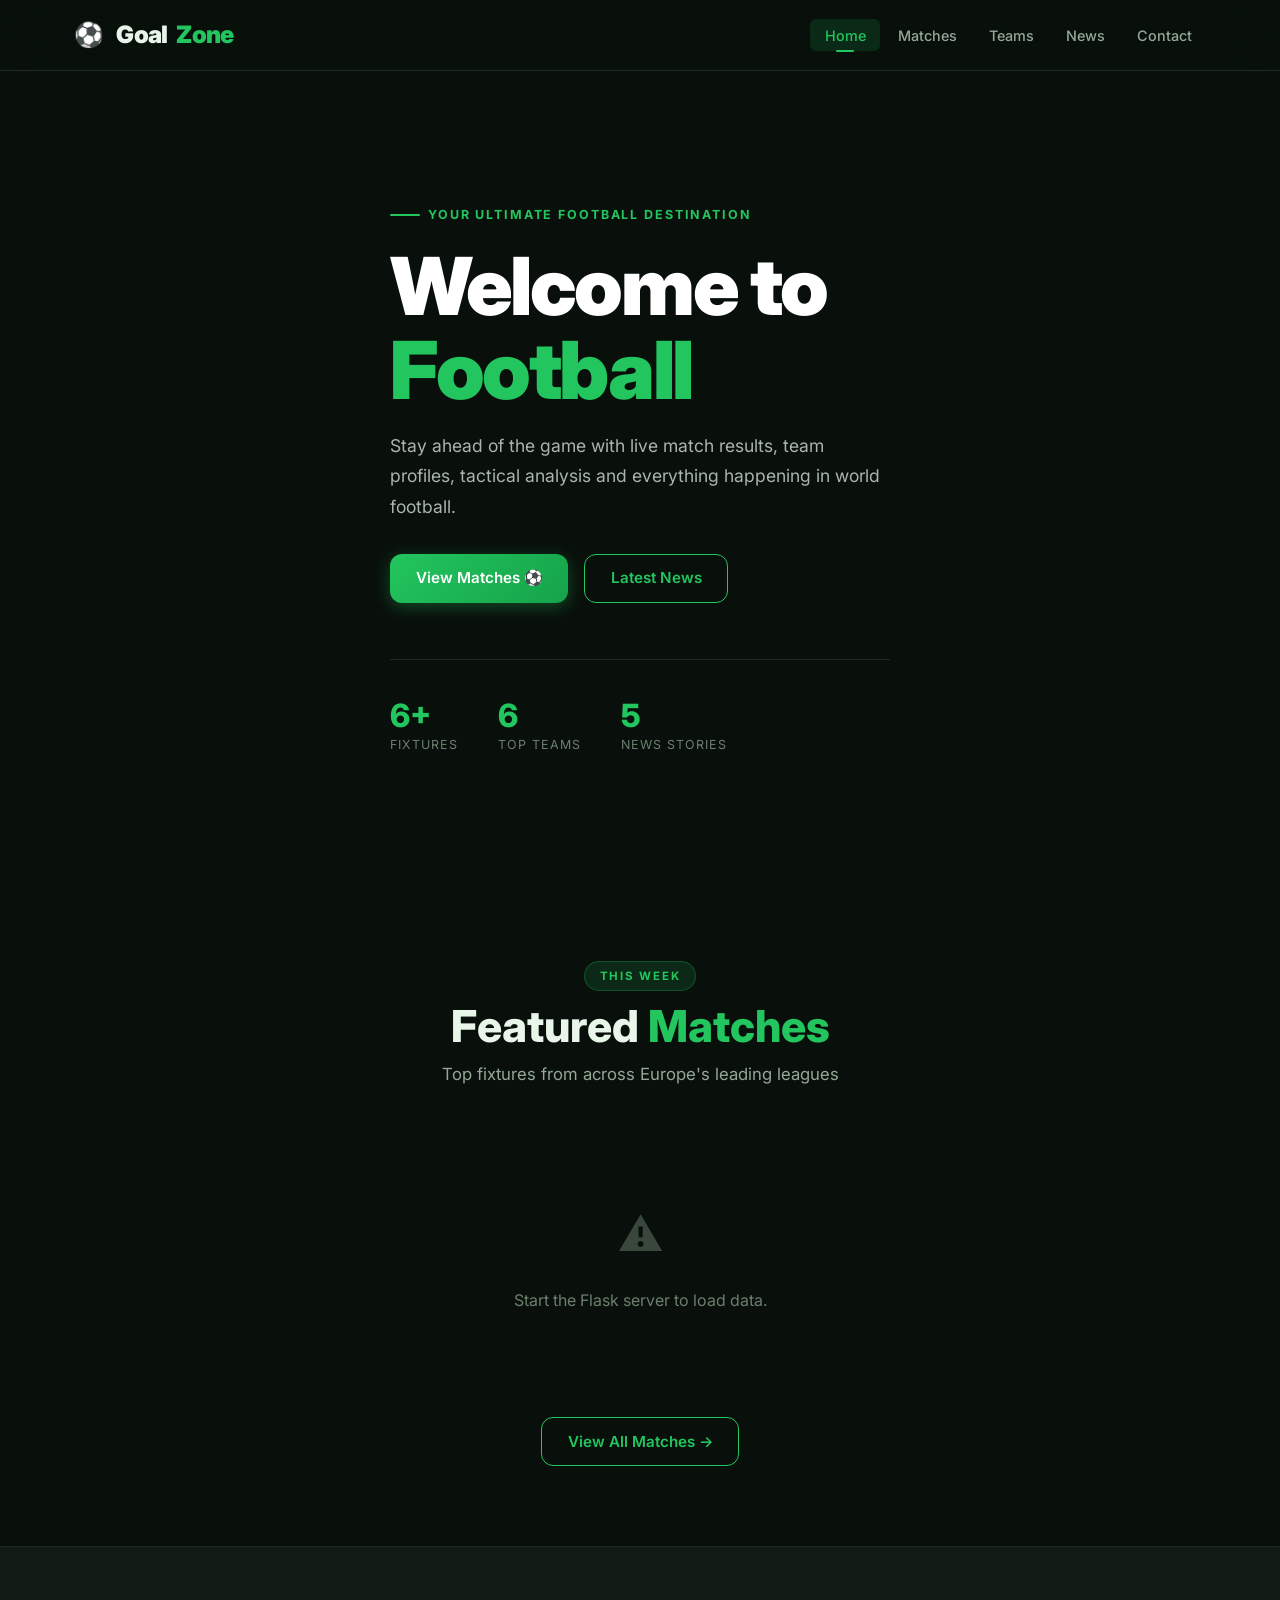
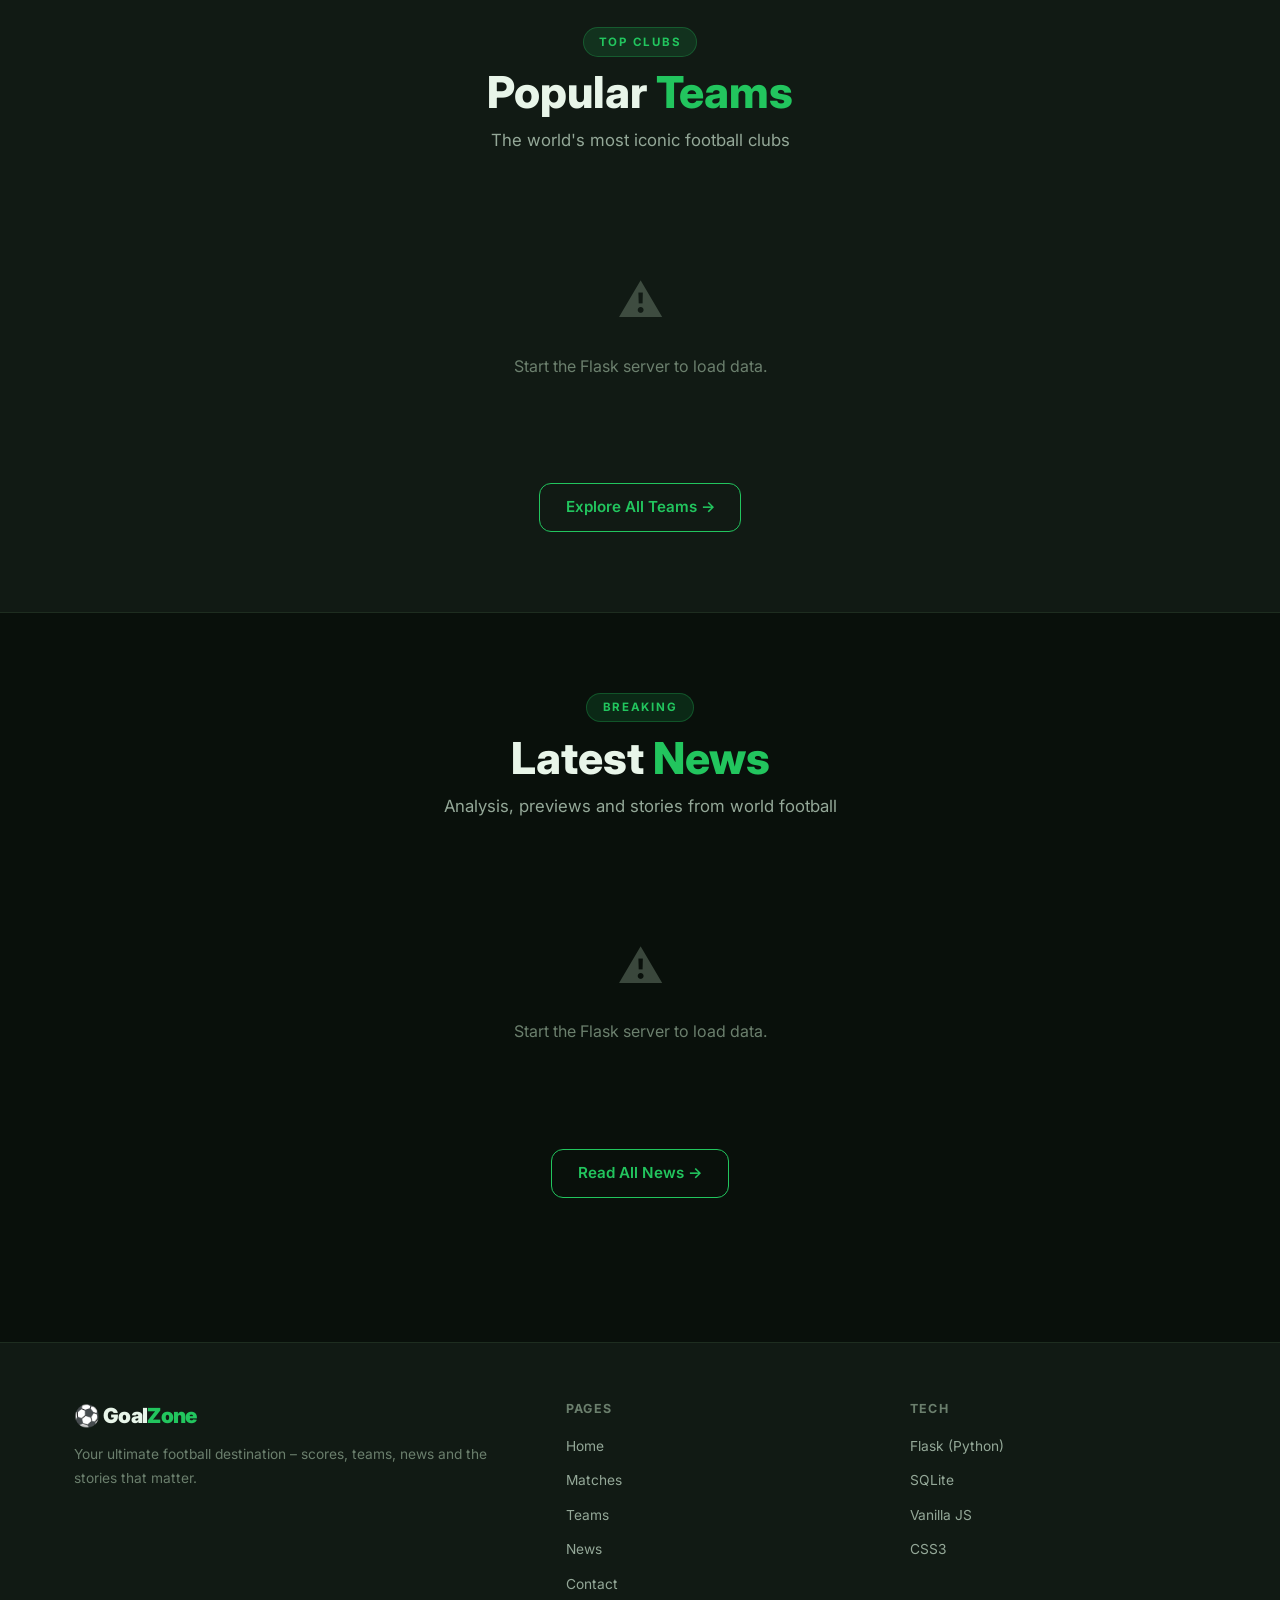
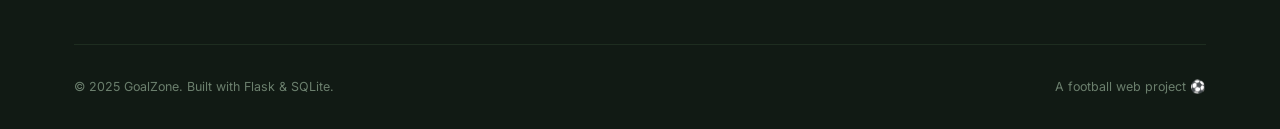
==== frontend/index.html @ 715e44ed "Fix project directory structure for CI/CD" ====
<!DOCTYPE html>
<html lang="en">
<head>
  <meta charset="UTF-8">
  <meta name="viewport" content="width=device-width, initial-scale=1.0">
  <meta name="description" content="GoalZone – Your ultimate football destination. Latest matches, teams, news and more.">
  <title>GoalZone – Home</title>
  <link rel="stylesheet" href="css/style.css">
  <link rel="icon" href="data:image/svg+xml,<svg xmlns='http://www.w3.org/2000/svg' viewBox='0 0 100 100'><text y='.9em' font-size='90'>⚽</text></svg>">
</head>
<body>

  <!-- ══════════════ NAVBAR ══════════════ -->
  <nav class="navbar">
    <div class="container">
      <div class="navbar-inner">
        <a href="index.html" class="navbar-brand">
          <span>⚽</span>&nbsp;Goal<span class="brand-accent">Zone</span>
        </a>
        <ul class="navbar-links">
          <li><a href="index.html"   class="nav-link">Home</a></li>
          <li><a href="matches.html" class="nav-link">Matches</a></li>
          <li><a href="teams.html"   class="nav-link">Teams</a></li>
          <li><a href="news.html"    class="nav-link">News</a></li>
          <li><a href="contact.html" class="nav-link">Contact</a></li>
        </ul>
        <button class="hamburger" id="hamburger" aria-label="Menu"><span></span><span></span><span></span></button>
      </div>
    </div>
    <div class="mobile-menu" id="mobile-menu">
      <a href="index.html"   class="nav-link">Home</a>
      <a href="matches.html" class="nav-link">Matches</a>
      <a href="teams.html"   class="nav-link">Teams</a>
      <a href="news.html"    class="nav-link">News</a>
      <a href="contact.html" class="nav-link">Contact</a>
    </div>
  </nav>

  <!-- ══════════════ HERO ══════════════ -->
  <section class="hero">
    <div class="hero-bg"></div>
    <div class="container">
      <div class="hero-content">
        <div class="hero-eyebrow">Your Ultimate Football Destination</div>
        <h1 class="hero-title">
          Welcome to<br>
          <span class="accent">Football</span>
        </h1>
        <p class="hero-desc">
          Stay ahead of the game with live match results, team profiles,
          tactical analysis and everything happening in world football.
        </p>
        <div class="hero-actions">
          <a href="matches.html" class="btn btn-primary">View Matches ⚽</a>
          <a href="news.html"    class="btn btn-outline">Latest News</a>
        </div>
        <div class="hero-stats">
          <div><div class="hero-stat-val">6+</div><div class="hero-stat-lbl">Fixtures</div></div>
          <div><div class="hero-stat-val">6</div><div class="hero-stat-lbl">Top Teams</div></div>
          <div><div class="hero-stat-val">5</div><div class="hero-stat-lbl">News Stories</div></div>
        </div>
      </div>
    </div>
  </section>

  <!-- ══════════════ FEATURED MATCHES ══════════════ -->
  <section class="section">
    <div class="container">
      <div class="section-header fade-up">
        <div class="chip">This Week</div>
        <h2 class="section-title">Featured <span>Matches</span></h2>
        <p class="section-sub">Top fixtures from across Europe's leading leagues</p>
      </div>
      <div id="home-matches">
        <div class="loading"><div class="spinner"></div><span>Loading…</span></div>
      </div>
      <div style="text-align:center;margin-top:2.5rem">
        <a href="matches.html" class="btn btn-outline">View All Matches →</a>
      </div>
    </div>
  </section>

  <!-- ══════════════ POPULAR TEAMS ══════════════ -->
  <section class="section" style="background:var(--surface);border-top:1px solid var(--border);border-bottom:1px solid var(--border)">
    <div class="container">
      <div class="section-header fade-up">
        <div class="chip">Top Clubs</div>
        <h2 class="section-title">Popular <span>Teams</span></h2>
        <p class="section-sub">The world's most iconic football clubs</p>
      </div>
      <div id="home-teams">
        <div class="loading"><div class="spinner"></div><span>Loading…</span></div>
      </div>
      <div style="text-align:center;margin-top:2.5rem">
        <a href="teams.html" class="btn btn-outline">Explore All Teams →</a>
      </div>
    </div>
  </section>

  <!-- ══════════════ LATEST NEWS ══════════════ -->
  <section class="section">
    <div class="container">
      <div class="section-header fade-up">
        <div class="chip">Breaking</div>
        <h2 class="section-title">Latest <span>News</span></h2>
        <p class="section-sub">Analysis, previews and stories from world football</p>
      </div>
      <div id="home-news">
        <div class="loading"><div class="spinner"></div><span>Loading…</span></div>
      </div>
      <div style="text-align:center;margin-top:2.5rem">
        <a href="news.html" class="btn btn-outline">Read All News →</a>
      </div>
    </div>
  </section>

  <!-- ══════════════ FOOTER ══════════════ -->
  <footer class="footer">
    <div class="container">
      <div class="footer-grid">
        <div>
          <div class="footer-brand">⚽ Goal<span style="color:var(--green)">Zone</span></div>
          <p class="footer-desc">Your ultimate football destination – scores, teams, news and the stories that matter.</p>
        </div>
        <div>
          <div class="footer-heading">Pages</div>
          <ul class="footer-links">
            <li><a href="index.html">Home</a></li>
            <li><a href="matches.html">Matches</a></li>
            <li><a href="teams.html">Teams</a></li>
            <li><a href="news.html">News</a></li>
            <li><a href="contact.html">Contact</a></li>
          </ul>
        </div>
        <div>
          <div class="footer-heading">Tech</div>
          <ul class="footer-links">
            <li><a href="#">Flask (Python)</a></li>
            <li><a href="#">SQLite</a></li>
            <li><a href="#">Vanilla JS</a></li>
            <li><a href="#">CSS3</a></li>
          </ul>
        </div>
      </div>
      <div class="footer-bottom">
        <span>© 2025 GoalZone. Built with Flask &amp; SQLite.</span>
        <span>A football web project ⚽</span>
      </div>
    </div>
  </footer>

  <script src="js/main.js"></script>
  <script>
    /* Home page inline – load first 3 items from each API */
    const catBadge = {'Analysis':'badge-blue','Preview':'badge-gold','Champions League':'badge-purple','Features':'badge-green','Tactics':'badge-blue'};

    function logoImg(url, name) {
      return url
        ? `<img class="team-logo" src="${url}" alt="${name}" onerror="this.outerHTML='<div class=logo-placeholder>⚽</div>'">`
        : `<div class="logo-placeholder">⚽</div>`;
    }

    async function loadSection(id, url, renderFn, limit) {
      try {
        const data = await fetchAPI(url);
        const items = Object.values(data).find(Array.isArray).slice(0, limit);
        document.getElementById(id).innerHTML = renderFn(items);
        setTimeout(initScrollAnimations, 60);
      } catch {
        document.getElementById(id).innerHTML =
          `<div class="empty-state"><div class="empty-icon">⚠️</div><p>Start the Flask server to load data.</p></div>`;
      }
    }

    document.addEventListener('DOMContentLoaded', () => {

      loadSection('home-matches', '/api/matches', matches =>
        `<div class="matches-grid">${matches.map(m => `
        <div class="match-card fade-up">
          <div class="match-card-top">
            <span class="badge badge-green">${m.competition}</span>
            <span class="match-comp-label">${formatDate(m.date)} · ${m.time}</span>
          </div>
          <div class="match-teams">
            <div class="match-team">${logoImg(m.home_logo, m.home_team)}<span class="team-name-sm">${m.home_team}</span></div>
            <div class="match-score"><span class="score-val">${m.home_score} – ${m.away_score}</span><span class="score-vs">VS</span></div>
            <div class="match-team">${logoImg(m.away_logo, m.away_team)}<span class="team-name-sm">${m.away_team}</span></div>
          </div>
          <div class="match-footer"><span>🏟️ ${m.venue}</span><span class="badge badge-green">⏰ Upcoming</span></div>
        </div>`).join('')}</div>`, 3);

      loadSection('home-teams', '/api/teams', teams =>
        `<div class="teams-grid">${teams.map(t => `
        <div class="team-card fade-up">
          ${t.logo ? `<img class="team-card-logo" src="${t.logo}" alt="${t.name}" onerror="this.outerHTML='<div class=team-logo-ph>🏆</div>'">` : `<div class="team-logo-ph">🏆</div>`}
          <div class="team-name">${t.name}</div>
          <div class="team-country">🌍 ${t.country}</div>
          <div class="team-meta"><span>📅 Est. ${t.founded}</span><span>🏟️ ${t.stadium}</span></div>
          <p class="team-desc">${t.description}</p>
        </div>`).join('')}</div>`, 3);

      loadSection('home-news', '/api/news', articles =>
        `<div class="news-grid">${articles.map(a => {
          const bc = catBadge[a.category] || 'badge-green';
          const initials = a.author.split(' ').map(w => w[0]).join('');
          const fb = 'https://images.unsplash.com/photo-1508098682722-e99c43a406b2?w=800&q=80';
          return `
          <div class="news-card fade-up">
            <div class="news-img-wrap">
              <img src="${a.image}" alt="${a.title}" loading="lazy" onerror="this.src='${fb}'">
              <div class="news-img-overlay"></div>
              <div class="news-cat-badge"><span class="badge ${bc}">${a.category}</span></div>
            </div>
            <div class="news-body">
              <h3 class="news-title">${a.title}</h3>
              <p class="news-desc">${a.description}</p>
              <div class="news-meta">
                <div class="news-author"><div class="author-av">${initials}</div><span>${a.author}</span></div>
                <span>${formatDate(a.date)}</span>
              </div>
            </div>
          </div>`;
        }).join('')}</div>`, 3);
    });
  </script>
</body>
</html>
---- frontend/css/style.css ----
/* ═══════════════════════════════════════════════════════════════════════════
   GoalZone – Main Stylesheet
   Dark football-themed design with green pitch-inspired accents.
   ═══════════════════════════════════════════════════════════════════════════ */

@import url('https://fonts.googleapis.com/css2?family=Inter:wght@300;400;500;600;700;800;900&display=swap');

/* ── Design Tokens ───────────────────────────────────────────────────────── */
:root {
  --bg:           #09100b;
  --surface:      #111a14;
  --surface-2:    #172011;
  --border:       #1e2d20;
  --green:        #22c55e;
  --green-dark:   #16a34a;
  --green-glow:   rgba(34, 197, 94, 0.14);
  --gold:         #fbbf24;
  --text:         #e8f5e9;
  --text-muted:   #6b7f6d;
  --text-dim:     #94a898;
  --font:         'Inter', system-ui, sans-serif;
  --r-sm: 6px; --r-md: 12px; --r-lg: 20px; --r-xl: 28px;
  --shadow: 0 4px 24px rgba(0,0,0,.55);
  --glow:   0 0 24px rgba(34,197,94,.22);
  --ease:   .24s ease;
}

/* ── Reset ───────────────────────────────────────────────────────────────── */
*, *::before, *::after { box-sizing: border-box; margin: 0; padding: 0; }
html { scroll-behavior: smooth; }
body { font-family: var(--font); background: var(--bg); color: var(--text); line-height: 1.6; overflow-x: hidden; }
a { color: inherit; text-decoration: none; }
img { max-width: 100%; display: block; }
ul { list-style: none; }

/* ── Layout helpers ──────────────────────────────────────────────────────── */
.container { max-width: 1180px; margin-inline: auto; padding-inline: 1.5rem; }
.section    { padding-block: 5rem; }

/* ── Section header ──────────────────────────────────────────────────────── */
.section-header { text-align: center; margin-bottom: 3rem; }

.chip {
  display: inline-block;
  font-size: .72rem; font-weight: 700; letter-spacing: .15em; text-transform: uppercase;
  color: var(--green); background: var(--green-glow);
  border: 1px solid rgba(34,197,94,.28); border-radius: 999px;
  padding: .28rem .95rem; margin-bottom: .65rem;
}

.section-title {
  font-size: clamp(1.75rem, 4vw, 2.75rem);
  font-weight: 800; line-height: 1.15;
}
.section-title span { color: var(--green); }
.section-sub { margin-top: .6rem; color: var(--text-dim); font-size: 1.05rem; }

/* ── Buttons ─────────────────────────────────────────────────────────────── */
.btn {
  display: inline-flex; align-items: center; gap: .5rem;
  padding: .7rem 1.6rem; border-radius: var(--r-md);
  font-weight: 600; font-size: .95rem; cursor: pointer; border: none;
  transition: all var(--ease);
}
.btn-primary {
  background: linear-gradient(135deg, var(--green), var(--green-dark));
  color: #fff; box-shadow: 0 4px 16px rgba(34,197,94,.33);
}
.btn-primary:hover { transform: translateY(-2px); box-shadow: 0 6px 24px rgba(34,197,94,.5); }
.btn-outline {
  background: transparent; color: var(--green); border: 1.5px solid var(--green);
}
.btn-outline:hover { background: var(--green-glow); transform: translateY(-2px); }

/* ── Badges ──────────────────────────────────────────────────────────────── */
.badge {
  display: inline-block; font-size: .68rem; font-weight: 700;
  letter-spacing: .07em; text-transform: uppercase;
  padding: .18rem .6rem; border-radius: 999px;
}
.badge-green  { background: var(--green-glow);           color: var(--green); border: 1px solid rgba(34,197,94,.28); }
.badge-gold   { background: rgba(251,191,36,.14);        color: var(--gold);  border: 1px solid rgba(251,191,36,.28); }
.badge-blue   { background: rgba(59,130,246,.14);        color: #60a5fa;      border: 1px solid rgba(59,130,246,.28); }
.badge-purple { background: rgba(168,85,247,.14);        color: #c084fc;      border: 1px solid rgba(168,85,247,.28); }

/* ════════════════════════════════════════════════════════════════════════════
   NAVBAR
   ════════════════════════════════════════════════════════════════════════ */
.navbar {
  position: sticky; top: 0; z-index: 1000;
  background: rgba(9,16,11,.88);
  backdrop-filter: blur(18px); -webkit-backdrop-filter: blur(18px);
  border-bottom: 1px solid var(--border);
}
.navbar-inner {
  display: flex; align-items: center; justify-content: space-between;
  padding-block: 1rem;
}
.navbar-brand {
  display: flex; align-items: center; gap: .55rem;
  font-size: 1.5rem; font-weight: 900; letter-spacing: -.03em;
}
.brand-accent { color: var(--green); }

.navbar-links { display: flex; align-items: center; gap: .2rem; }

.nav-link {
  position: relative; font-size: .9rem; font-weight: 500; color: var(--text-dim);
  padding: .48rem .9rem; border-radius: var(--r-sm); transition: all var(--ease);
}
.nav-link:hover, .nav-link.active { color: var(--green); background: var(--green-glow); }
.nav-link.active::after {
  content: ''; position: absolute; bottom: -1px; left: 50%;
  transform: translateX(-50%); width: 18px; height: 2px;
  background: var(--green); border-radius: 2px;
}

/* Hamburger */
.hamburger {
  display: none; flex-direction: column; gap: 5px;
  cursor: pointer; padding: .4rem; background: none; border: none;
}
.hamburger span { display: block; width: 24px; height: 2px; background: var(--text); border-radius: 2px; transition: all var(--ease); }
.hamburger.open span:nth-child(1) { transform: translateY(7px) rotate(45deg); }
.hamburger.open span:nth-child(2) { opacity: 0; }
.hamburger.open span:nth-child(3) { transform: translateY(-7px) rotate(-45deg); }

.mobile-menu { display: none; flex-direction: column; gap: .2rem; padding: .75rem 1.5rem 1rem; border-top: 1px solid var(--border); }
.mobile-menu.open { display: flex; }
.mobile-menu .nav-link { padding: .7rem 1rem; }

/* ════════════════════════════════════════════════════════════════════════════
   HERO
   ════════════════════════════════════════════════════════════════════════ */
.hero {
  position: relative; min-height: 90vh;
  display: flex; align-items: center; overflow: hidden;
}
.hero-bg {
  position: absolute; inset: 0;
  background: url('https://images.unsplash.com/photo-1522778119026-d647f0596c20?w=1600&q=80') center/cover;
  filter: brightness(.28); transform: scale(1.06); transition: transform 10s ease;
}
.hero:hover .hero-bg { transform: scale(1); }
.hero::before {
  content: ''; position: absolute; inset: 0; z-index: 1;
  background: linear-gradient(135deg, rgba(9,16,11,.92) 0%, rgba(9,16,11,.38) 65%, transparent);
}
.hero::after {
  content: ''; position: absolute; bottom: 0; left: 0; right: 0; height: 180px; z-index: 1;
  background: linear-gradient(to top, var(--bg), transparent);
}
.hero-content { position: relative; z-index: 2; max-width: 640px; }

.hero-eyebrow {
  display: inline-flex; align-items: center; gap: .5rem;
  font-size: .78rem; font-weight: 700; letter-spacing: .15em; text-transform: uppercase;
  color: var(--green); margin-bottom: 1.2rem;
}
.hero-eyebrow::before { content: ''; display: block; width: 30px; height: 2px; background: var(--green); border-radius: 2px; }

.hero-title { font-size: clamp(2.6rem, 7vw, 5rem); font-weight: 900; line-height: 1.05; letter-spacing: -.03em; color: #fff; margin-bottom: 1.2rem; }
.hero-title .accent { color: var(--green); display: block; }

.hero-desc { font-size: 1.1rem; color: rgba(232,245,233,.72); max-width: 500px; margin-bottom: 2rem; line-height: 1.72; }

.hero-actions { display: flex; gap: 1rem; flex-wrap: wrap; }

.hero-stats { display: flex; gap: 2.5rem; margin-top: 3.5rem; padding-top: 2.5rem; border-top: 1px solid rgba(255,255,255,.1); }
.hero-stat-val { font-size: 2rem; font-weight: 800; color: var(--green); line-height: 1; }
.hero-stat-lbl { font-size: .78rem; color: var(--text-muted); margin-top: .22rem; text-transform: uppercase; letter-spacing: .08em; }

/* ════════════════════════════════════════════════════════════════════════════
   PAGE HERO (inner pages)
   ════════════════════════════════════════════════════════════════════════ */
.page-hero {
  position: relative; overflow: hidden;
  background: linear-gradient(135deg, var(--surface), var(--surface-2));
  border-bottom: 1px solid var(--border);
  padding-block: 4rem 3rem; text-align: center;
}
.page-hero::before {
  content: ''; position: absolute; inset: 0;
  background: radial-gradient(ellipse 60% 60% at 50% 0%, rgba(34,197,94,.07), transparent);
}
.page-hero-content { position: relative; z-index: 1; }
.page-hero-title { font-size: clamp(2rem, 5vw, 3.5rem); font-weight: 900; letter-spacing: -.03em; }
.page-hero-title span { color: var(--green); }
.page-hero-sub { margin-top: .7rem; color: var(--text-dim); font-size: 1rem; max-width: 520px; margin-inline: auto; }

/* ════════════════════════════════════════════════════════════════════════════
   MATCH CARDS
   ════════════════════════════════════════════════════════════════════════ */
.matches-grid { display: grid; grid-template-columns: repeat(auto-fill, minmax(330px, 1fr)); gap: 1.25rem; }

.match-card {
  background: var(--surface); border: 1px solid var(--border); border-radius: var(--r-lg);
  padding: 1.5rem; transition: all var(--ease);
}
.match-card:hover { border-color: rgba(34,197,94,.4); transform: translateY(-3px); box-shadow: var(--shadow); }

.match-card-top { display: flex; align-items: center; justify-content: space-between; margin-bottom: 1.2rem; }
.match-comp-label { font-size: .72rem; font-weight: 600; color: var(--text-muted); text-transform: uppercase; letter-spacing: .07em; }

.match-teams { display: flex; align-items: center; justify-content: space-between; gap: 1rem; margin-bottom: 1.2rem; }
.match-team  { display: flex; flex-direction: column; align-items: center; gap: .55rem; flex: 1; }

.team-logo { width: 52px; height: 52px; object-fit: contain; filter: drop-shadow(0 2px 8px rgba(0,0,0,.5)); }
.logo-placeholder {
  width: 52px; height: 52px; border-radius: 50%;
  background: var(--surface-2); border: 1px solid var(--border);
  display: flex; align-items: center; justify-content: center; font-size: 1.4rem;
}

.team-name-sm { font-size: .84rem; font-weight: 600; text-align: center; color: var(--text); }

.match-score { display: flex; flex-direction: column; align-items: center; gap: .2rem; }
.score-val   { font-size: 1.75rem; font-weight: 800; letter-spacing: -.03em; }
.score-vs    { font-size: .7rem; color: var(--text-muted); font-weight: 700; }

.match-footer {
  display: flex; align-items: center; justify-content: space-between;
  font-size: .78rem; color: var(--text-muted);
  padding-top: 1rem; border-top: 1px solid var(--border);
}

/* ════════════════════════════════════════════════════════════════════════════
   TEAM CARDS
   ════════════════════════════════════════════════════════════════════════ */
.teams-grid { display: grid; grid-template-columns: repeat(auto-fill, minmax(295px, 1fr)); gap: 1.5rem; }

.team-card {
  background: var(--surface); border: 1px solid var(--border); border-radius: var(--r-lg);
  padding: 2rem 1.5rem; display: flex; flex-direction: column; align-items: center; text-align: center;
  transition: all var(--ease);
}
.team-card:hover { border-color: rgba(34,197,94,.4); transform: translateY(-5px); box-shadow: var(--shadow), var(--glow); }

.team-card-logo { width: 88px; height: 88px; object-fit: contain; margin-bottom: 1.2rem; filter: drop-shadow(0 4px 12px rgba(0,0,0,.55)); transition: transform var(--ease); }
.team-card:hover .team-card-logo { transform: scale(1.08); }
.team-logo-ph { width: 88px; height: 88px; border-radius: 50%; background: var(--surface-2); border: 2px solid var(--border); display: flex; align-items: center; justify-content: center; font-size: 2.4rem; margin-bottom: 1.2rem; }

.team-name    { font-size: 1.12rem; font-weight: 700; margin-bottom: .35rem; }
.team-country { font-size: .78rem; color: var(--green); font-weight: 600; letter-spacing: .05em; text-transform: uppercase; margin-bottom: .7rem; }
.team-meta    { display: flex; gap: 1rem; font-size: .74rem; color: var(--text-muted); margin-bottom: .9rem; }
.team-desc    { font-size: .86rem; color: var(--text-dim); line-height: 1.65; }

/* ════════════════════════════════════════════════════════════════════════════
   NEWS CARDS
   ════════════════════════════════════════════════════════════════════════ */
.news-grid { display: grid; grid-template-columns: repeat(auto-fill, minmax(310px, 1fr)); gap: 1.5rem; }

.news-card {
  background: var(--surface); border: 1px solid var(--border); border-radius: var(--r-lg);
  overflow: hidden; display: flex; flex-direction: column; transition: all var(--ease);
}
.news-card:hover { border-color: rgba(34,197,94,.4); transform: translateY(-5px); box-shadow: var(--shadow), var(--glow); }

.news-img-wrap { position: relative; height: 198px; overflow: hidden; }
.news-img-wrap img { width: 100%; height: 100%; object-fit: cover; transition: transform .4s ease; }
.news-card:hover .news-img-wrap img { transform: scale(1.07); }
.news-img-overlay { position: absolute; inset: 0; background: linear-gradient(to top, rgba(9,16,11,.65), transparent); }
.news-cat-badge   { position: absolute; top: .9rem; left: .9rem; }

.news-body { padding: 1.2rem; flex: 1; display: flex; flex-direction: column; gap: .55rem; }
.news-title { font-size: .98rem; font-weight: 700; line-height: 1.4; transition: color var(--ease); }
.news-card:hover .news-title { color: var(--green); }
.news-desc { font-size: .84rem; color: var(--text-dim); line-height: 1.65; flex: 1; }

.news-meta {
  display: flex; align-items: center; justify-content: space-between;
  font-size: .74rem; color: var(--text-muted);
  padding-top: .7rem; border-top: 1px solid var(--border); margin-top: auto;
}
.news-author { display: flex; align-items: center; gap: .4rem; }
.author-av {
  width: 24px; height: 24px; border-radius: 50%;
  background: var(--green-glow); display: flex; align-items: center; justify-content: center;
  font-size: .62rem; font-weight: 700; color: var(--green); flex-shrink: 0;
}

/* ════════════════════════════════════════════════════════════════════════════
   CONTACT
   ════════════════════════════════════════════════════════════════════════ */
.contact-layout { display: grid; grid-template-columns: 1fr 1.6fr; gap: 3rem; align-items: start; }

.contact-info-title { font-size: 1.5rem; font-weight: 700; margin-bottom: .7rem; }
.contact-info-desc  { color: var(--text-dim); font-size: .95rem; line-height: 1.7; margin-bottom: 1.75rem; }

.info-items { display: flex; flex-direction: column; gap: .9rem; }
.info-item {
  display: flex; align-items: center; gap: 1rem;
  padding: 1rem; background: var(--surface); border: 1px solid var(--border); border-radius: var(--r-md);
}
.info-icon { width: 40px; height: 40px; background: var(--green-glow); border-radius: var(--r-sm); display: flex; align-items: center; justify-content: center; font-size: 1.1rem; flex-shrink: 0; }
.info-label { font-size: .72rem; color: var(--text-muted); text-transform: uppercase; letter-spacing: .08em; }
.info-value { font-size: .88rem; font-weight: 600; }

.contact-form-card { background: var(--surface); border: 1px solid var(--border); border-radius: var(--r-xl); padding: 2.4rem; }
.form-title { font-size: 1.25rem; font-weight: 700; margin-bottom: 1.5rem; }

.form-group { margin-bottom: 1.2rem; }
.form-label { display: block; font-size: .84rem; font-weight: 600; color: var(--text-dim); margin-bottom: .45rem; }
.form-control {
  width: 100%; padding: .82rem 1rem;
  background: var(--bg); border: 1.5px solid var(--border); border-radius: var(--r-md);
  color: var(--text); font-family: var(--font); font-size: .95rem; outline: none;
  transition: border-color var(--ease), box-shadow var(--ease);
}
.form-control:focus { border-color: var(--green); box-shadow: 0 0 0 3px var(--green-glow); }
.form-control::placeholder { color: var(--text-muted); }
textarea.form-control { resize: vertical; min-height: 135px; }

.btn-submit { width: 100%; justify-content: center; }

.alert {
  display: none; align-items: center; gap: .7rem;
  padding: .95rem 1.2rem; border-radius: var(--r-md); font-size: .9rem; font-weight: 500; margin-top: 1rem;
}
.alert.show { display: flex; }
.alert-success { background: rgba(34,197,94,.09); border: 1px solid rgba(34,197,94,.28); color: var(--green); }
.alert-error   { background: rgba(239,68,68,.09);  border: 1px solid rgba(239,68,68,.28); color: #f87171; }

.form-hint { font-size: .76rem; color: var(--text-muted); text-align: center; margin-top: .9rem; }

/* ════════════════════════════════════════════════════════════════════════════
   LOADING / EMPTY
   ════════════════════════════════════════════════════════════════════════ */
.loading { display: flex; flex-direction: column; align-items: center; gap: 1rem; padding: 4rem; color: var(--text-muted); font-size: .9rem; }
.spinner { width: 38px; height: 38px; border: 3px solid var(--border); border-top-color: var(--green); border-radius: 50%; animation: spin .7s linear infinite; }
@keyframes spin { to { transform: rotate(360deg); } }

.empty-state { text-align: center; padding: 4rem 2rem; color: var(--text-muted); }
.empty-icon  { font-size: 2.8rem; margin-bottom: 1rem; opacity: .5; }

/* ════════════════════════════════════════════════════════════════════════════
   FOOTER
   ════════════════════════════════════════════════════════════════════════ */
.footer { background: var(--surface); border-top: 1px solid var(--border); padding-block: 3.5rem 2rem; margin-top: 4rem; }
.footer-grid { display: grid; grid-template-columns: 1.5fr 1fr 1fr; gap: 3rem; margin-bottom: 3rem; }
.footer-brand { font-size: 1.3rem; font-weight: 900; letter-spacing: -.03em; margin-bottom: .7rem; }
.footer-desc  { font-size: .86rem; color: var(--text-muted); line-height: 1.7; }
.footer-heading { font-size: .78rem; font-weight: 700; letter-spacing: .1em; text-transform: uppercase; color: var(--text-muted); margin-bottom: .9rem; }
.footer-links { display: flex; flex-direction: column; gap: .55rem; }
.footer-links a { font-size: .86rem; color: var(--text-dim); transition: color var(--ease); }
.footer-links a:hover { color: var(--green); }
.footer-bottom { display: flex; align-items: center; justify-content: space-between; padding-top: 2rem; border-top: 1px solid var(--border); font-size: .78rem; color: var(--text-muted); }

/* ════════════════════════════════════════════════════════════════════════════
   SCROLL ANIMATIONS
   ════════════════════════════════════════════════════════════════════════ */
.fade-up { opacity: 0; transform: translateY(22px); transition: opacity .6s ease, transform .6s ease; }
.fade-up.visible { opacity: 1; transform: translateY(0); }

/* ════════════════════════════════════════════════════════════════════════════
   RESPONSIVE
   ════════════════════════════════════════════════════════════════════════ */
@media (max-width: 1024px) {
  .contact-layout { grid-template-columns: 1fr; }
  .footer-grid    { grid-template-columns: 1fr 1fr; }
}
@media (max-width: 768px) {
  .navbar-links { display: none; }
  .hamburger    { display: flex; }
  .hero         { min-height: 80vh; }
  .hero-stats   { gap: 1.5rem; }
  .footer-grid  { grid-template-columns: 1fr; gap: 2rem; }
  .footer-bottom { flex-direction: column; gap: .7rem; text-align: center; }
}
@media (max-width: 480px) {
  .hero-title  { font-size: 2.2rem; }
  .hero-actions { flex-direction: column; }
  .hero-stats  { flex-wrap: wrap; gap: 1.2rem; }
  .matches-grid, .teams-grid, .news-grid { grid-template-columns: 1fr; }
  .contact-form-card { padding: 1.4rem; }
}
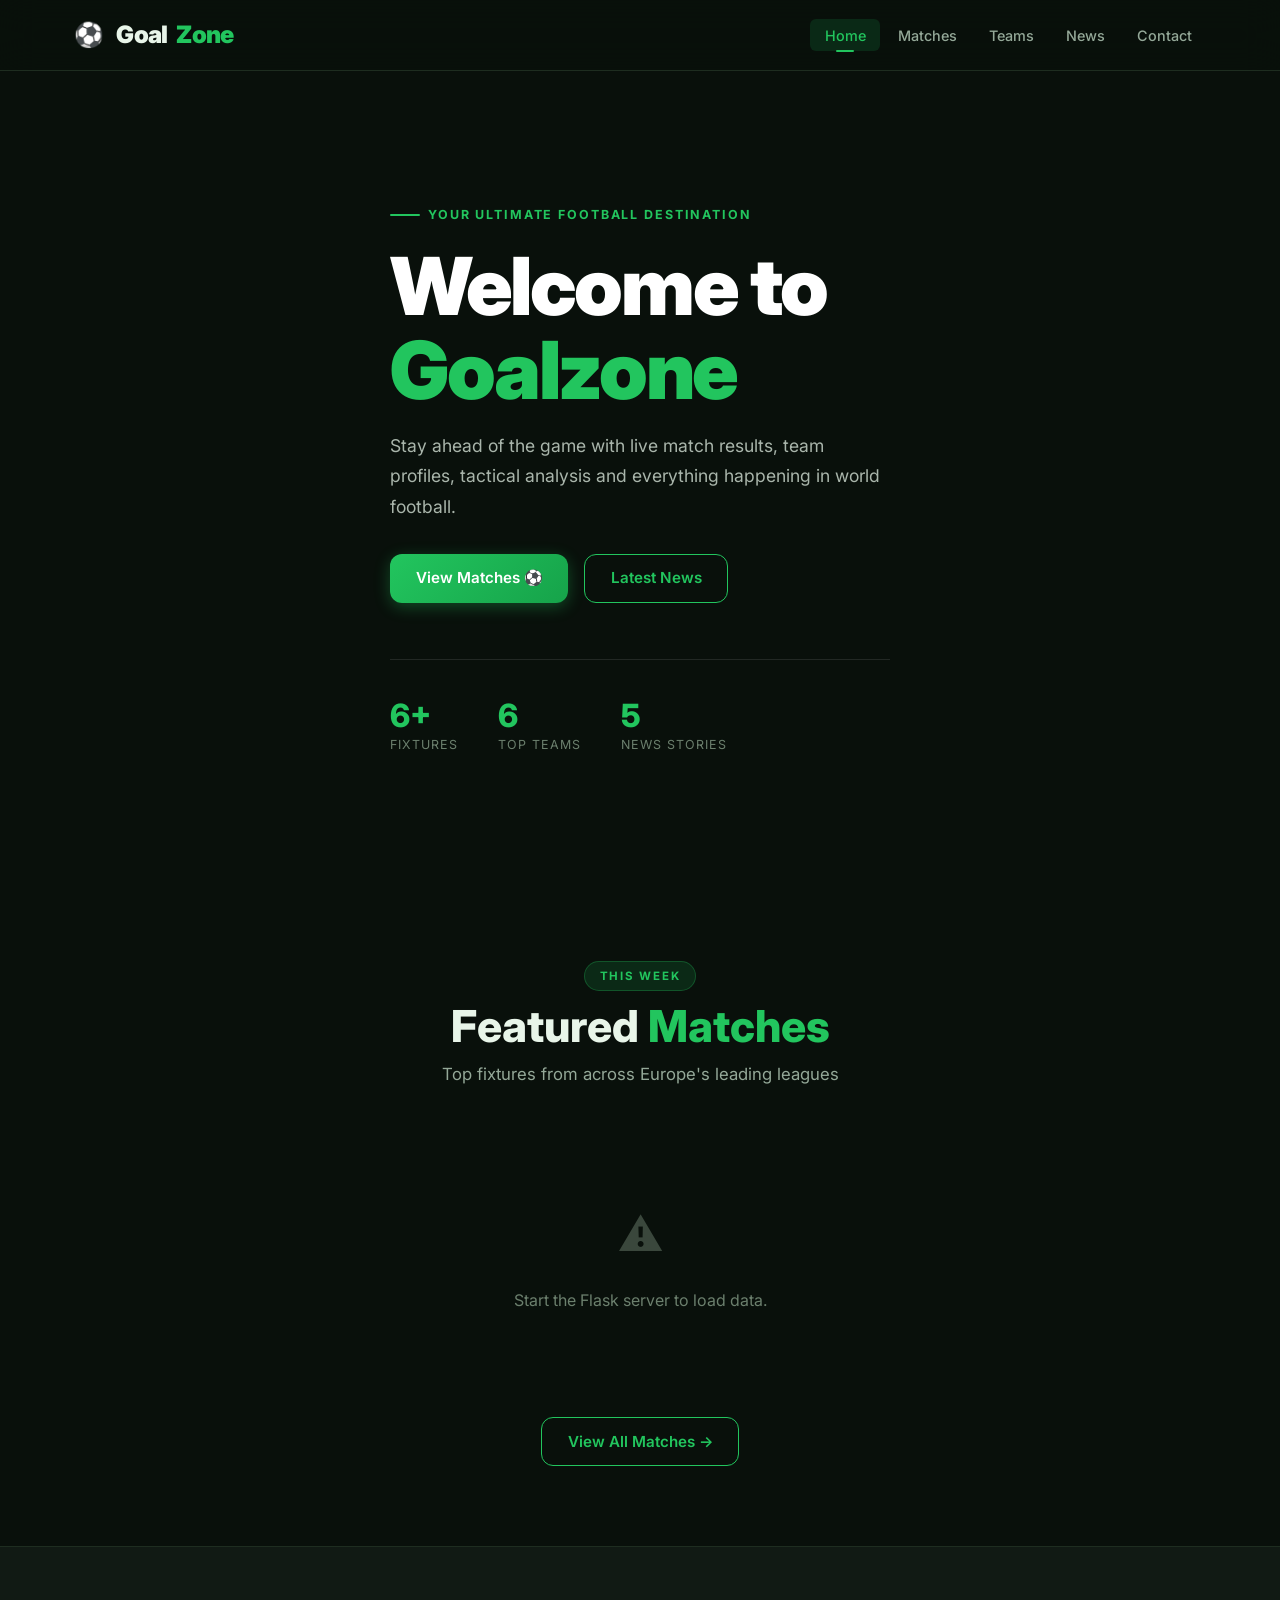
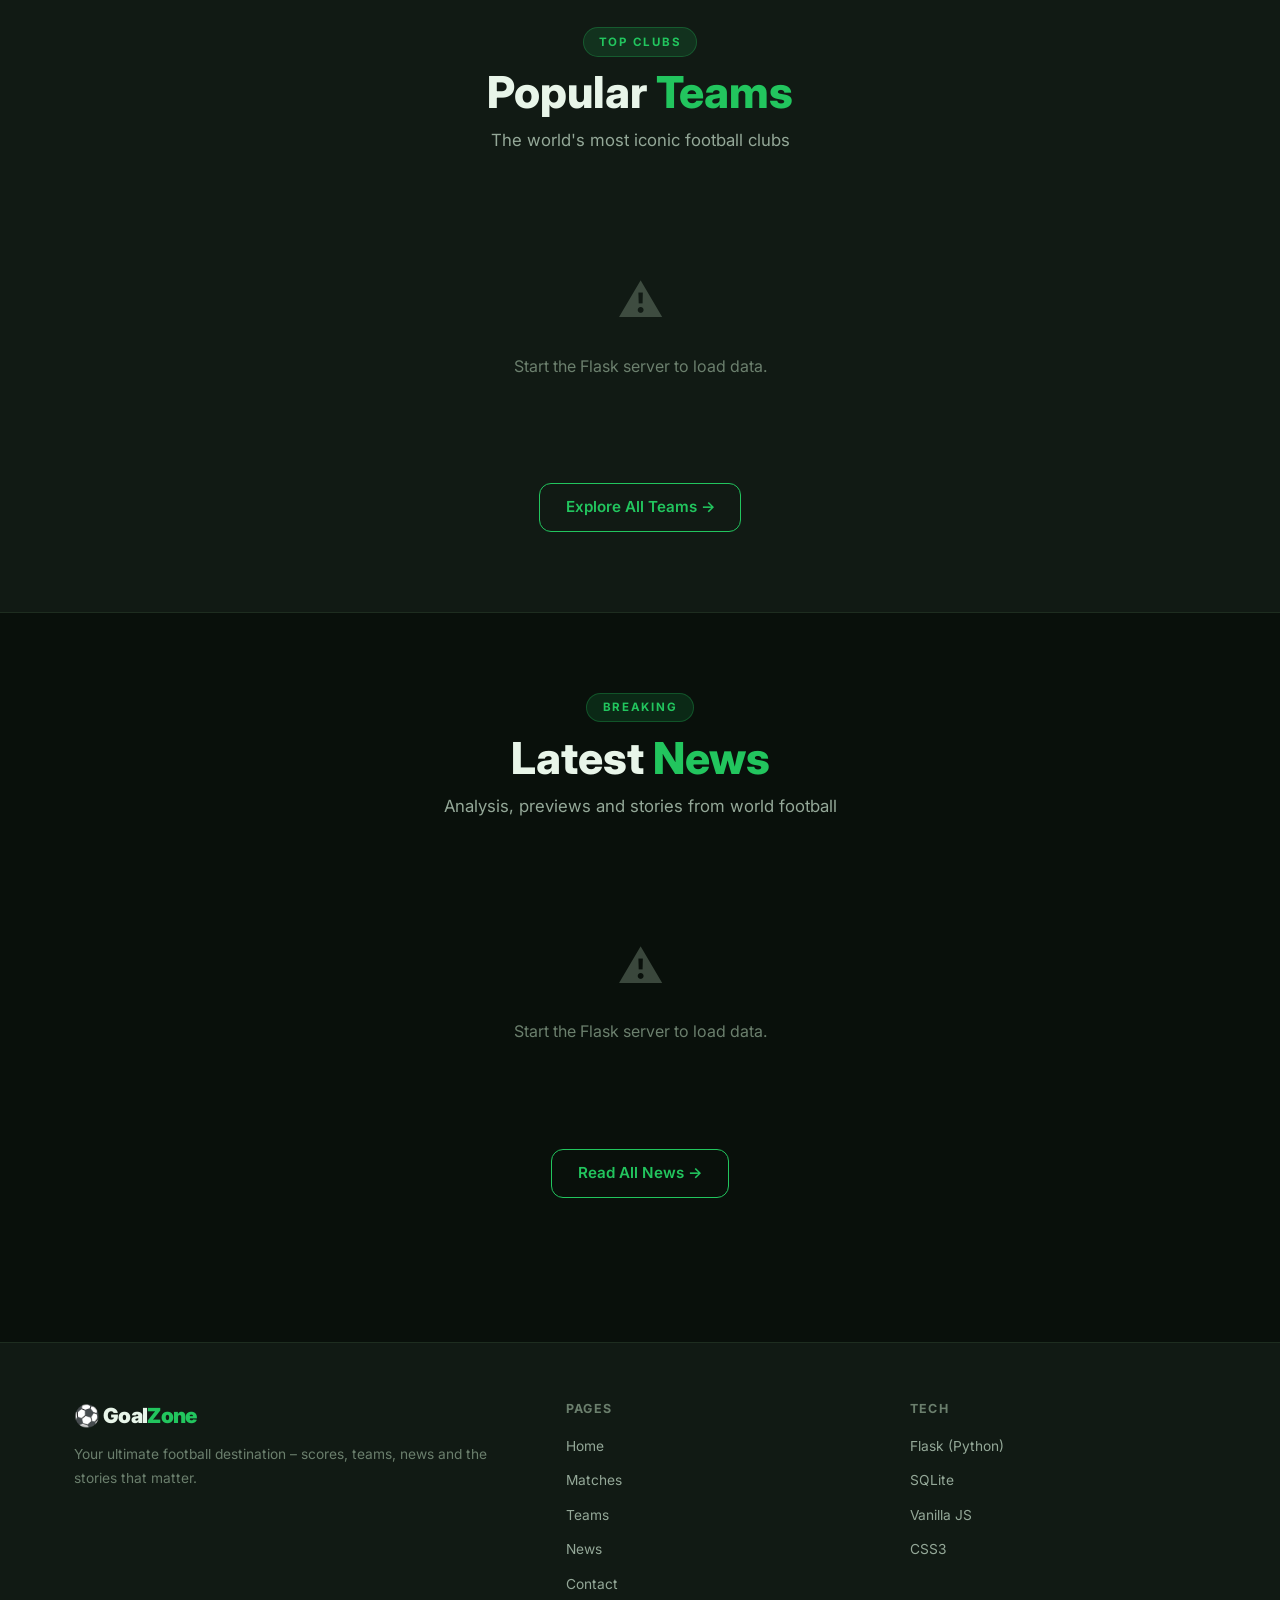
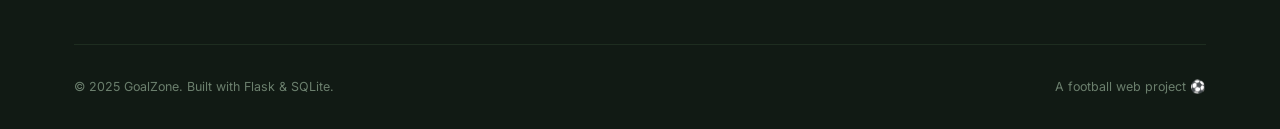
==== commit f547e585: "Test automatic frontend deployment" ====
--- a/frontend/index.html
+++ b/frontend/index.html
@@ -44,7 +44,7 @@
         <div class="hero-eyebrow">Your Ultimate Football Destination</div>
         <h1 class="hero-title">
           Welcome to<br>
-          <span class="accent">Football</span>
+          <span class="accent">Goalzone</span>
         </h1>
         <p class="hero-desc">
           Stay ahead of the game with live match results, team profiles,
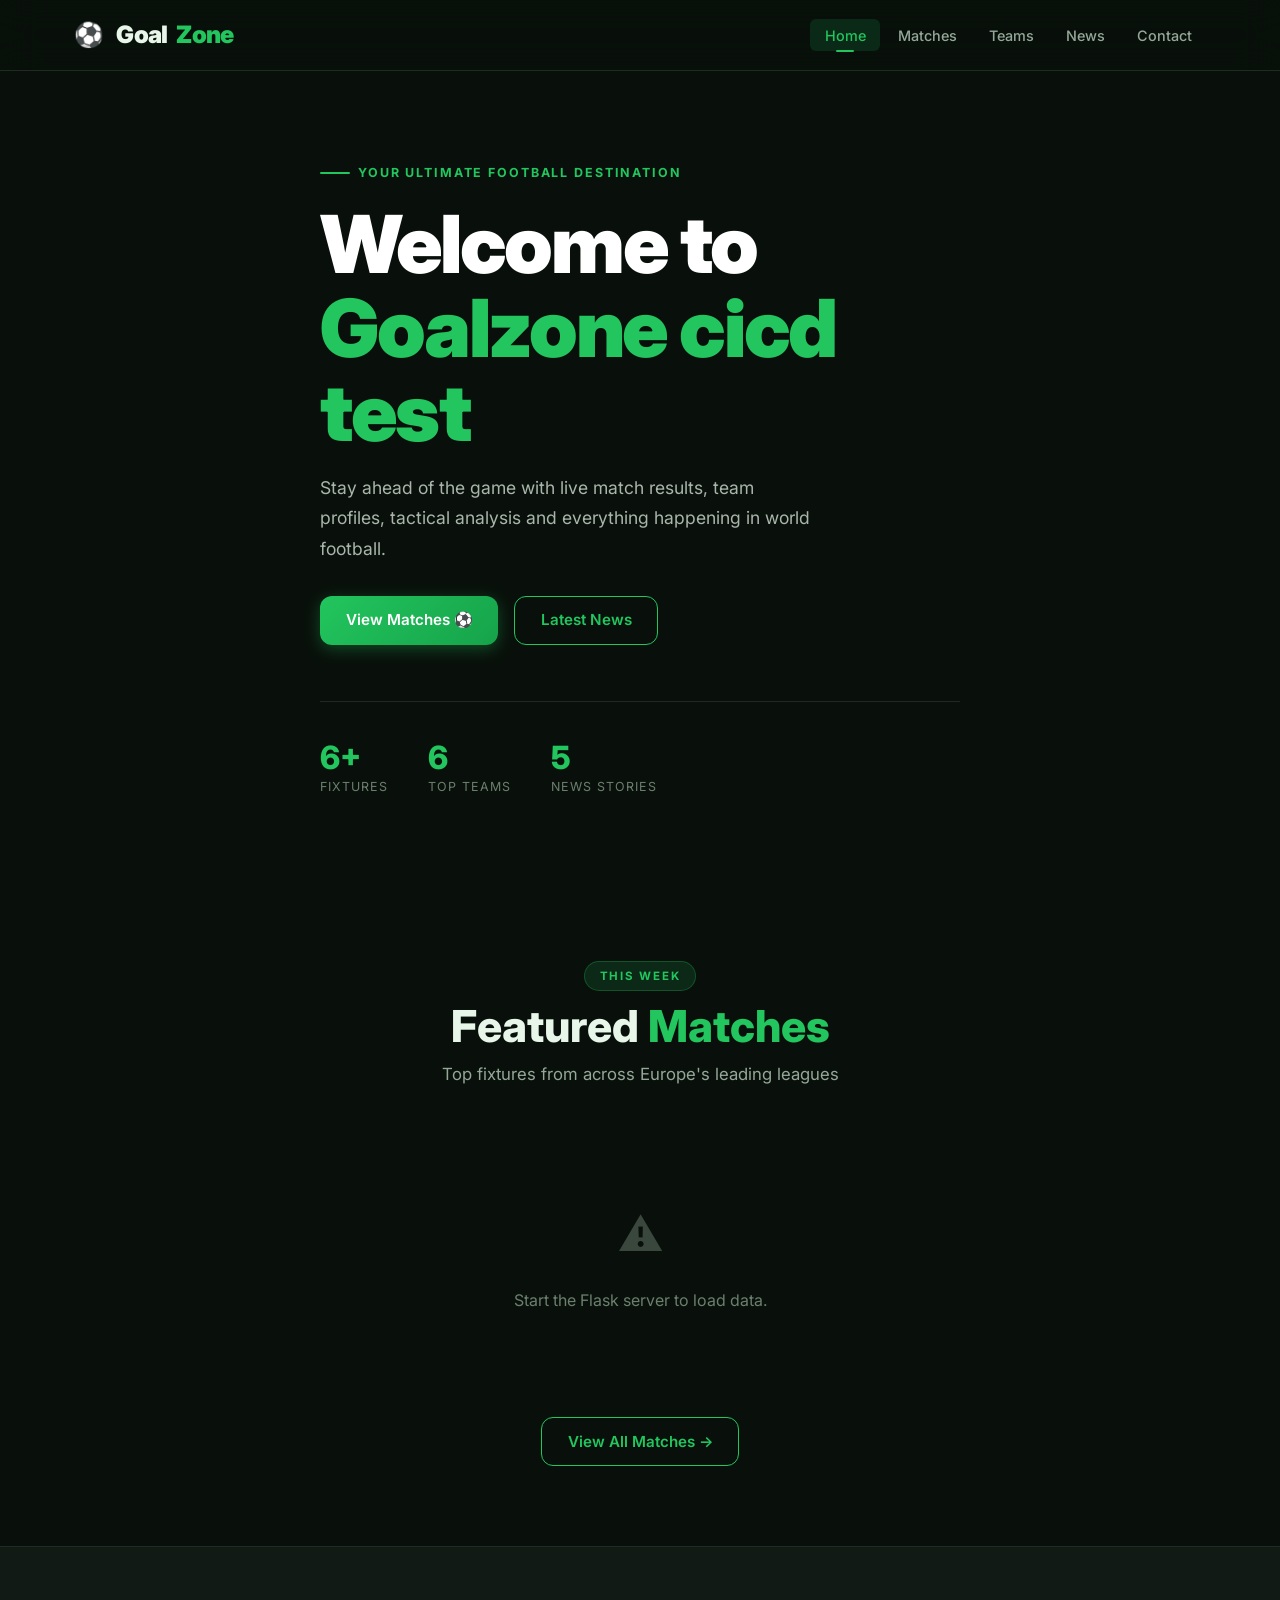
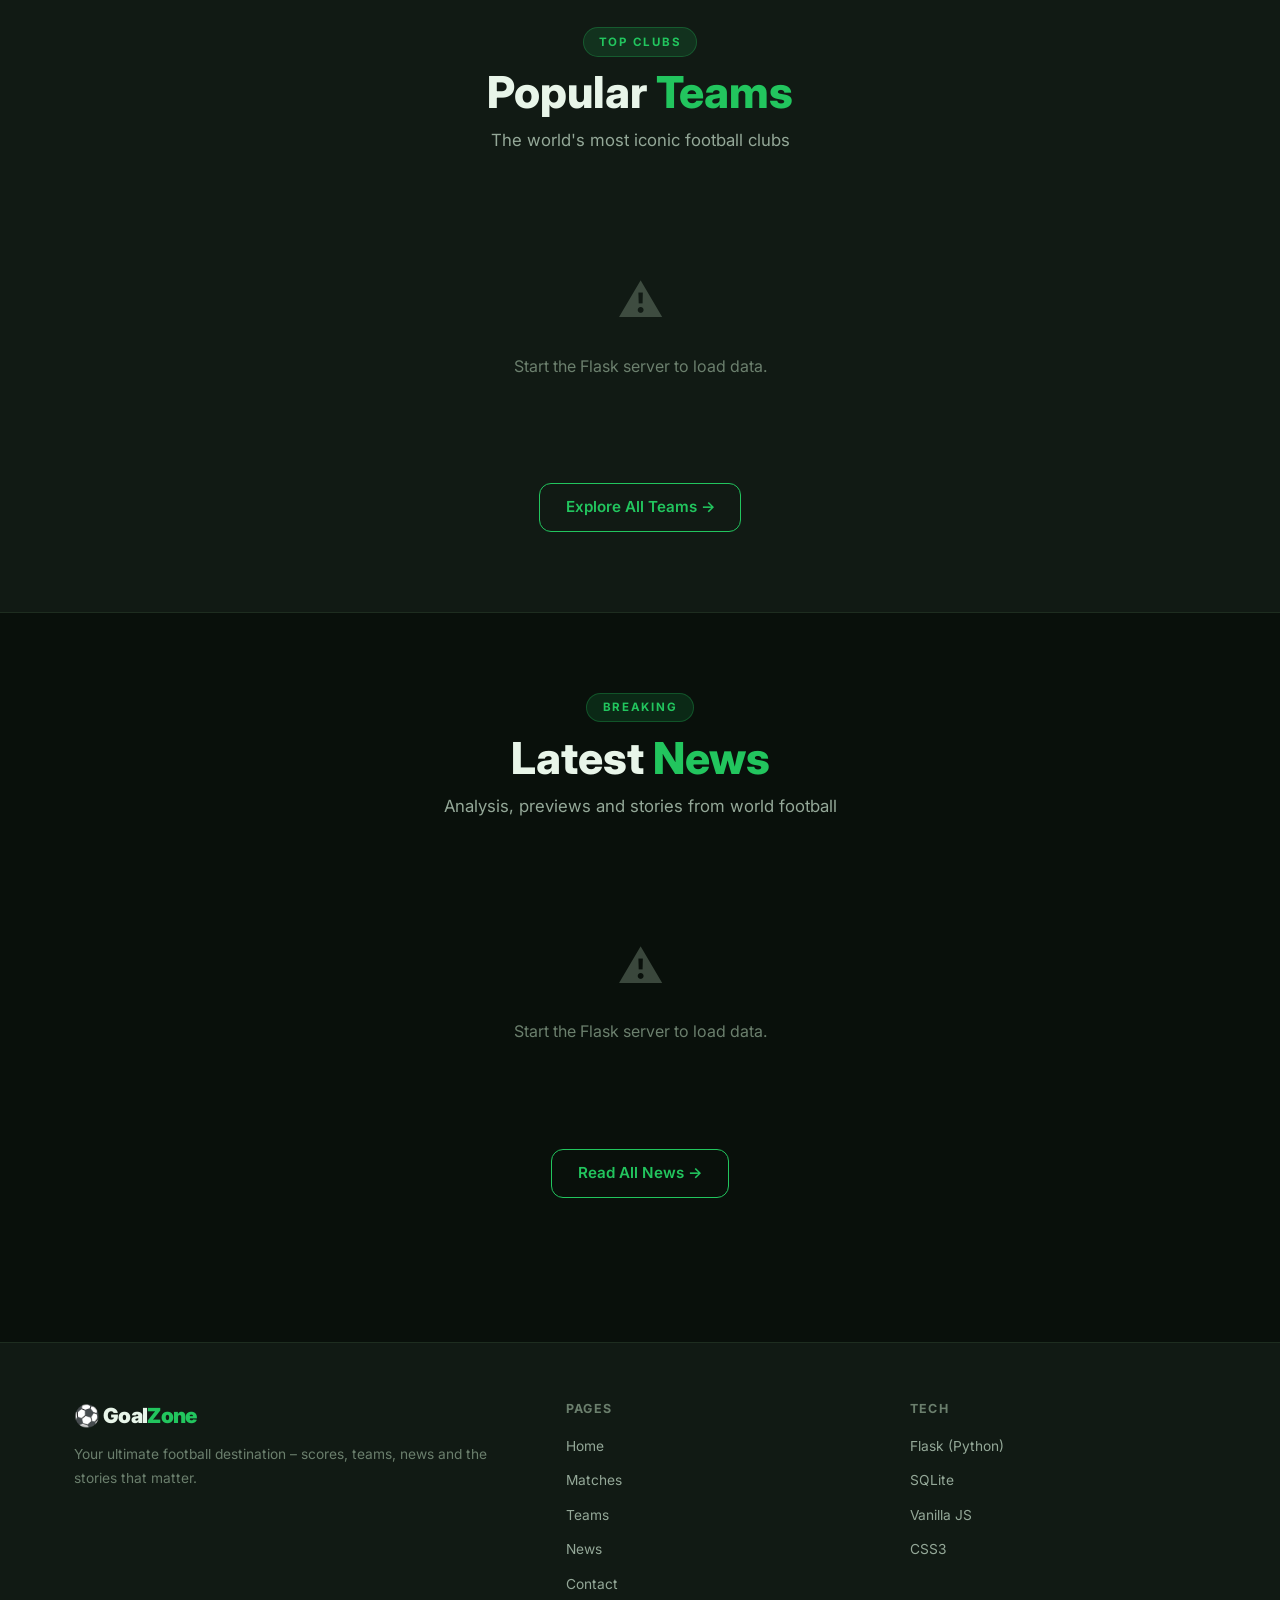
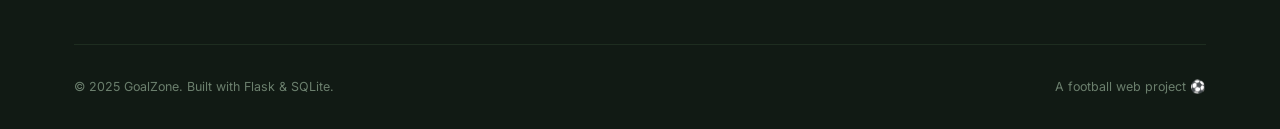
==== commit 15043936: "Update GoalZone homepage" ====
--- a/frontend/index.html
+++ b/frontend/index.html
@@ -44,7 +44,7 @@
         <div class="hero-eyebrow">Your Ultimate Football Destination</div>
         <h1 class="hero-title">
           Welcome to<br>
-          <span class="accent">Goalzone</span>
+          <span class="accent">Goalzone cicd test</span>
         </h1>
         <p class="hero-desc">
           Stay ahead of the game with live match results, team profiles,
